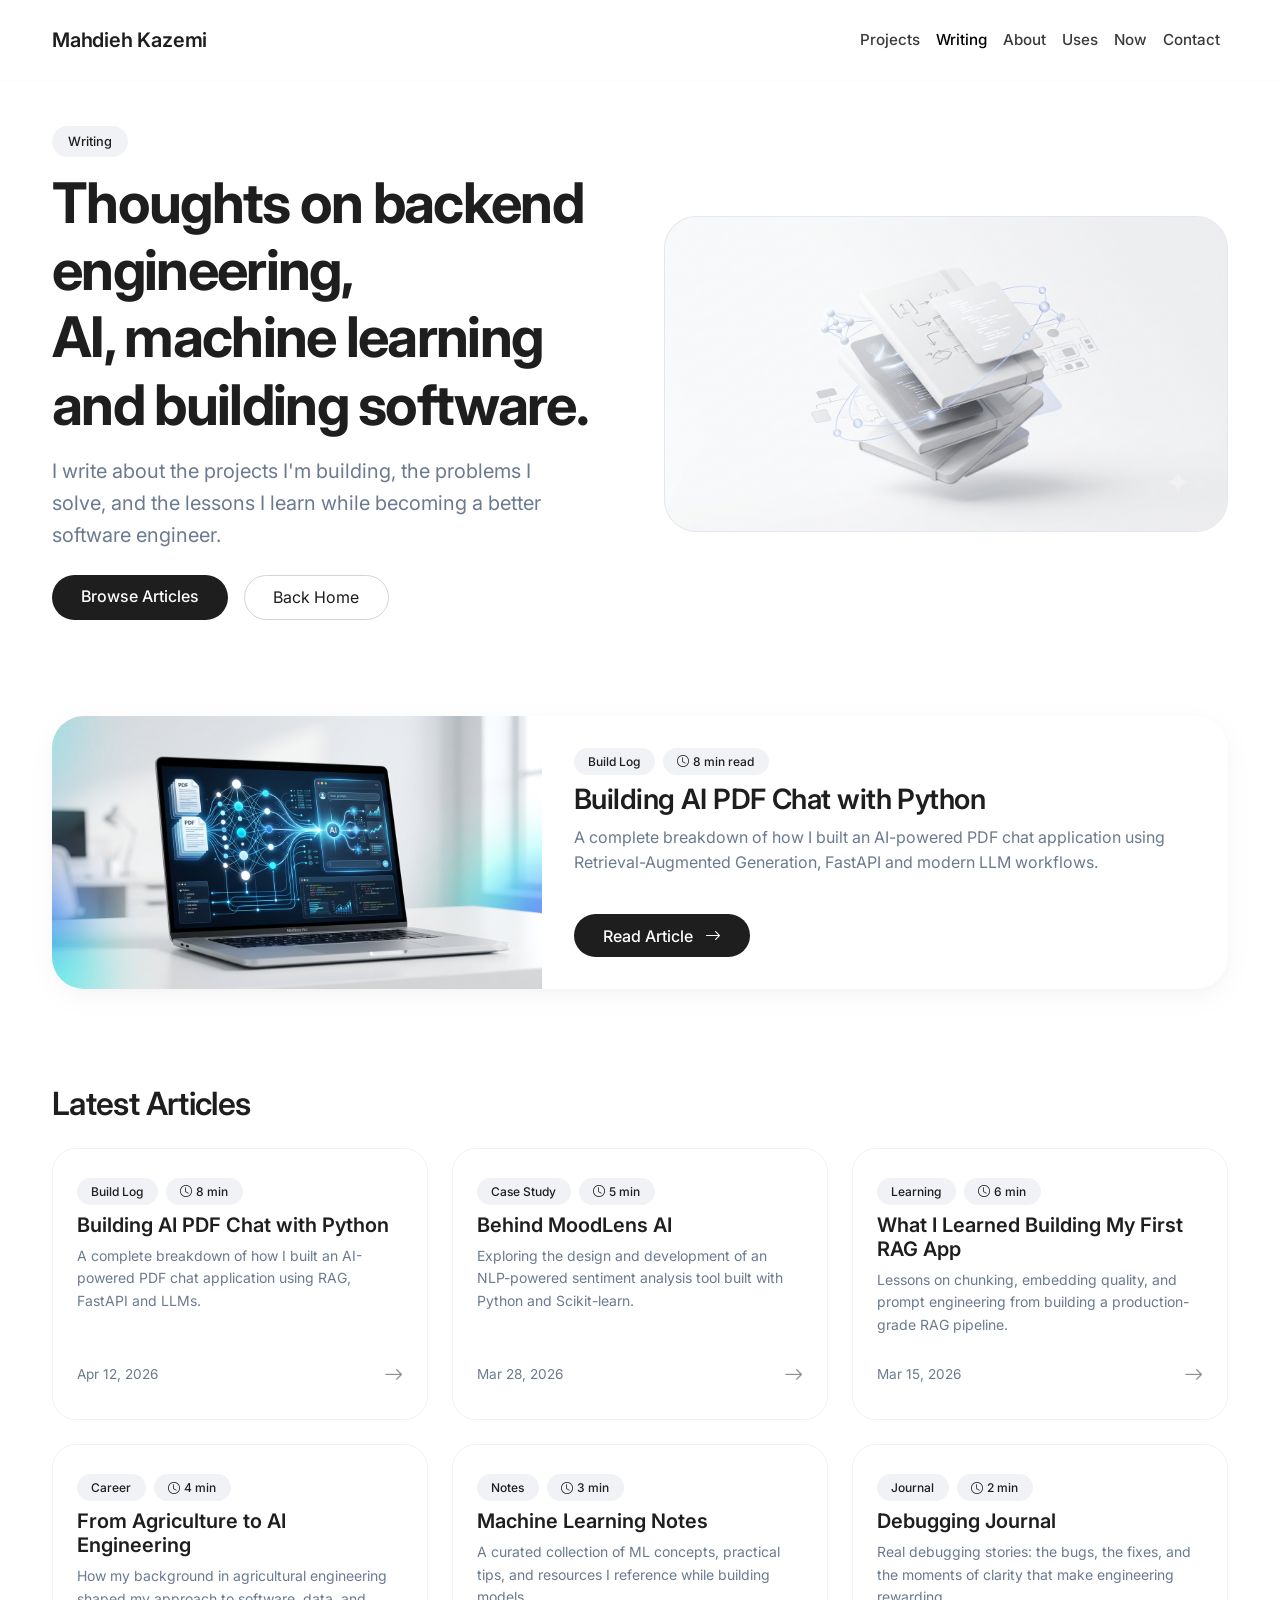
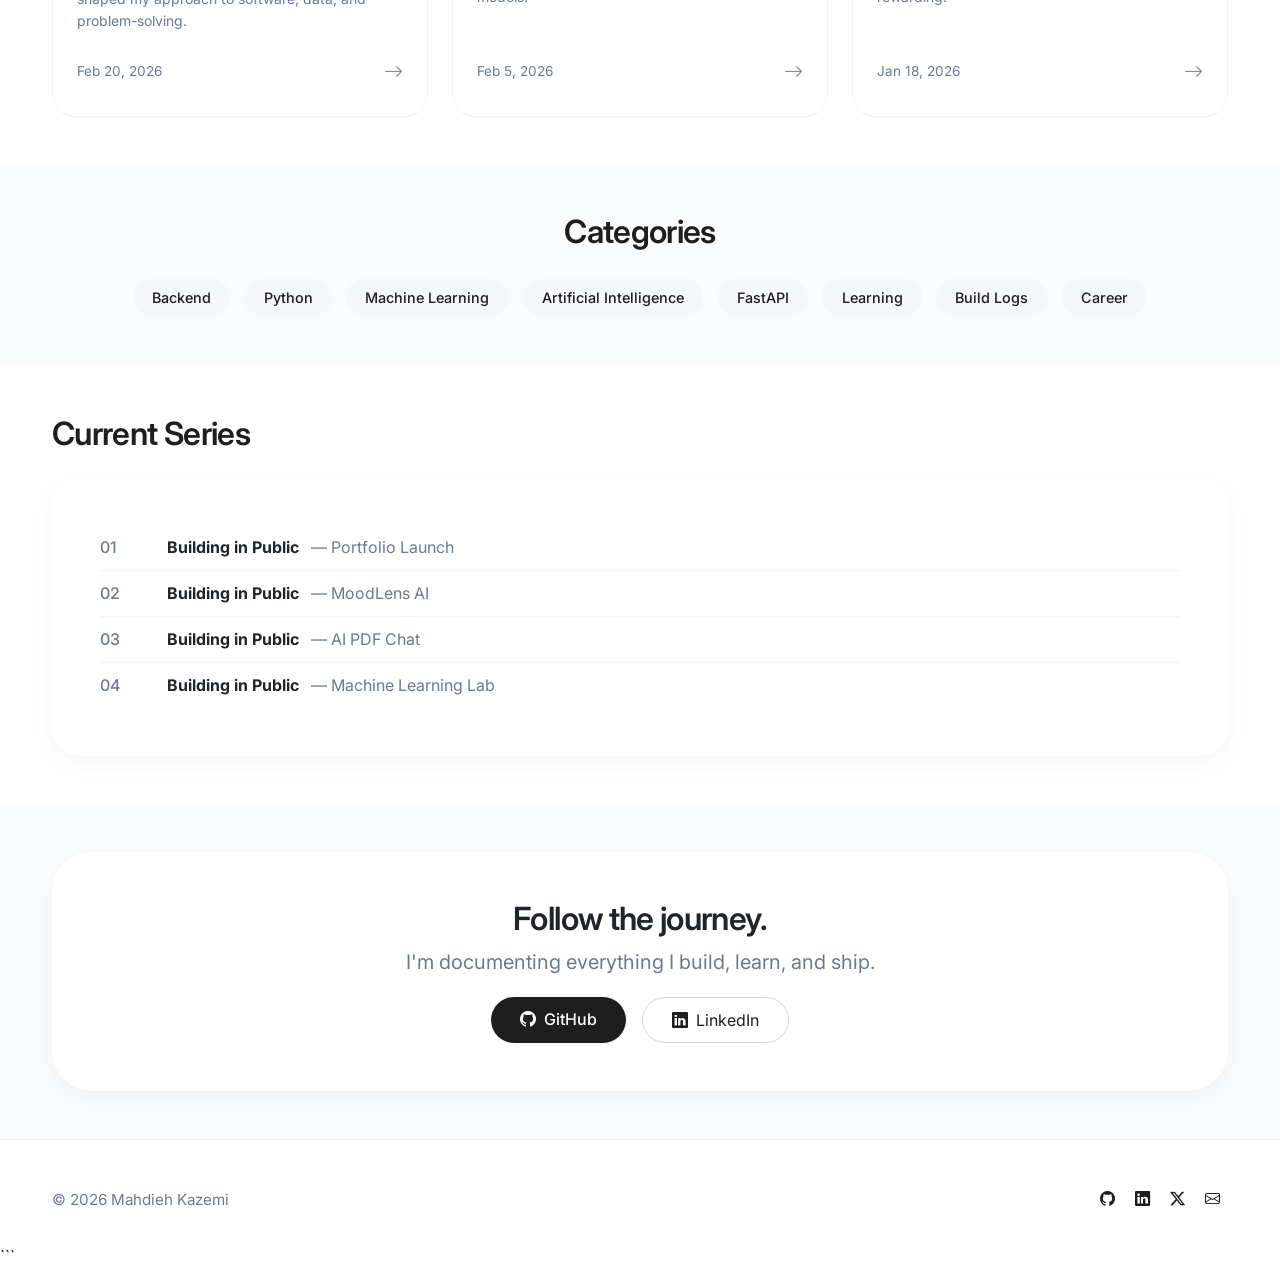
==== writing/index.html @ 09f41109 "redesign and start blog" ====
<!DOCTYPE html>
<html lang="en">
<head>
  <meta charset="UTF-8" />
  <meta name="viewport" content="width=device-width, initial-scale=1.0" />
  <title>Writing · Mahdieh Kazemi</title>
  <meta name="description" content="Thoughts on backend engineering, AI, machine learning and building software." />
  <!-- Open Graph -->
  <meta property="og:title" content="Writing · Mahdieh Kazemi" />
  <meta property="og:description" content="Thoughts on backend engineering, AI, machine learning and building software." />
  <meta property="og:type" content="website" />
  <meta property="og:url" content="https://mahdiehkazemi.com/writing.html" />
  <meta property="og:image" content="assets/images/writing/writing-cover.png" />
  <!-- Bootstrap + Icons -->
  <link href="https://cdn.jsdelivr.net/npm/bootstrap@5.3.0-alpha1/dist/css/bootstrap.min.css" rel="stylesheet" />
  <link rel="stylesheet" href="https://cdn.jsdelivr.net/npm/bootstrap-icons@1.11.3/font/bootstrap-icons.min.css" />
  <!-- Inter Font -->
  <link rel="preconnect" href="https://fonts.googleapis.com" />
  <link rel="preconnect" href="https://fonts.gstatic.com" crossorigin />
  <link href="https://fonts.googleapis.com/css2?family=Inter:opsz,wght@14..32,300;14..32,400;14..32,500;14..32,600;14..32,700&display=swap" rel="stylesheet" />
  <style>
    /* ── reset & base ── */
    * { margin: 0; padding: 0; box-sizing: border-box; }
    body {
      font-family: 'Inter', -apple-system, BlinkMacSystemFont, sans-serif;
      background: #ffffff;
      color: #1e1e1e;
      line-height: 1.6;
      -webkit-font-smoothing: antialiased;
    }
    .container { max-width: 1200px; }

    /* ── navbar ── */
    .navbar {
      padding: 1.2rem 0;
      background: rgba(255,255,255,0.80);
      backdrop-filter: blur(4px);
      box-shadow: 0 1px 2px rgba(0,0,0,0.02);
    }
    .navbar-brand {
      font-weight: 600;
      font-size: 1.25rem;
      letter-spacing: -0.01em;
      color: #1e1e1e;
    }
    .navbar-brand:hover { color: #1e1e1e; }
    .nav-link {
      font-weight: 500;
      font-size: 0.95rem;
      color: #3a3a3a;
      padding: 0.5rem 0.75rem;
      border-radius: 8px;
      transition: 0.2s;
    }
    .nav-link:hover { color: #000; background: #f5f5f5; }

    /* ── typography ── */
    h1, h2, h3, .display-4 { font-weight: 600; letter-spacing: -0.02em; }
    .display-4 { font-weight: 700; }
    .section-title {
      font-size: 2rem;
      font-weight: 600;
      margin-bottom: 1.2rem;
      letter-spacing: -0.02em;
    }

    /* ── cards ── */
    .card {
      border: none;
      border-radius: 24px;
      box-shadow: 0 8px 30px rgba(0,0,0,0.04), 0 2px 6px rgba(0,0,0,0.02);
      background: #ffffff;
      transition: transform 0.2s ease, box-shadow 0.2s ease;
    }
    .card:hover { box-shadow: 0 16px 48px rgba(0,0,0,0.06); }
    .card-soft {
      border-radius: 28px;
      padding: 1.5rem 1.8rem;
    }
    .soft-shadow { box-shadow: 0 8px 24px rgba(0,0,0,0.04); }
    .badge-soft {
      background: #f0f2f5;
      color: #1e1e1e;
      font-weight: 500;
      padding: 0.5rem 1rem;
      border-radius: 40px;
      font-size: 0.8rem;
    }
    .badge-soft-sm {
      background: #f0f2f5;
      color: #1e1e1e;
      font-weight: 500;
      padding: 0.25rem 0.9rem;
      border-radius: 40px;
      font-size: 0.75rem;
    }

    /* ── buttons ── */
    .btn-outline-dark {
      border-radius: 60px;
      padding: 0.6rem 1.6rem;
      font-weight: 500;
      border-color: #d0d4da;
      color: #1e1e1e;
    }
    .btn-outline-dark:hover {
      background: #1e1e1e;
      color: #fff;
      border-color: #1e1e1e;
    }
    .btn-dark {
      border-radius: 60px;
      padding: 0.6rem 1.8rem;
      font-weight: 500;
      background: #1e1e1e;
      border: none;
    }
    .btn-dark:hover { background: #333; }
    .btn-outline-secondary {
      border-radius: 60px;
      padding: 0.6rem 1.8rem;
      border-color: #d0d4da;
      color: #1e1e1e;
    }
    .btn-outline-secondary:hover {
      background: #f0f2f5;
      border-color: #b0b8c0;
    }

    /* ── chips ── */
    .chip {
      background: #f0f2f5;
      padding: 0.45rem 1.2rem;
      border-radius: 60px;
      font-weight: 500;
      font-size: 0.9rem;
      display: inline-block;
      margin: 0.2rem;
    }
    .chip-light { background: #f5f7fa; }

    /* ── cover ── */
    .cover-placeholder {
      background: #eef1f5;
      border-radius: 32px;
      display: flex;
      align-items: center;
      justify-content: center;
      min-height: 280px;
      border: 1px solid #e4e8ee;
      overflow: hidden;
    }
    .cover-placeholder img {
      width: 100%;
      height: auto;
      border-radius: 32px;
    }

    /* ── featured card ── */
    .featured-card {
      border-radius: 32px;
      overflow: hidden;
      background: #ffffff;
      box-shadow: 0 8px 30px rgba(0,0,0,0.04), 0 2px 6px rgba(0,0,0,0.02);
      transition: 0.2s;
    }
    .featured-card:hover { box-shadow: 0 16px 48px rgba(0,0,0,0.06); }
    .featured-card img {
      width: 100%;
      height: 100%;
      object-fit: cover;
    }
    .featured-card .card-body {
      padding: 2rem 2rem 2rem 2rem;
    }

    /* ── article card ── */
    .article-card {
      border-radius: 24px;
      padding: 1.8rem 1.5rem;
      background: #ffffff;
      border: 1px solid #f0f2f5;
      transition: 0.15s;
      height: 100%;
    }
    .article-card:hover {
      border-color: #e0e4ea;
      box-shadow: 0 4px 16px rgba(0,0,0,0.02);
    }
    .article-card .arrow-link {
      color: #1e1e1e;
      font-size: 1.2rem;
      opacity: 0.5;
      transition: 0.2s;
    }
    .article-card:hover .arrow-link {
      opacity: 1;
      transform: translateX(4px);
    }
    .article-card .meta {
      font-size: 0.85rem;
      color: #6b7a8f;
    }

    /* ── series timeline ── */
    .series-item {
      display: flex;
      gap: 1.2rem;
      align-items: center;
      padding: 0.6rem 0;
      border-bottom: 1px solid #f0f2f5;
    }
    .series-item:last-child { border-bottom: none; }
    .series-num {
      font-weight: 500;
      color: #6b7a8f;
      min-width: 48px;
    }

    /* ── footer ── */
    .footer {
      padding: 3rem 0 2rem;
      border-top: 1px solid #edf0f5;
      color: #5a6478;
      font-size: 0.95rem;
    }
    .footer a {
      color: #1e1e1e;
      text-decoration: none;
      font-weight: 500;
      margin: 0 0.5rem;
    }
    .footer a:hover { color: #000; }

    /* ── utils ── */
    .text-muted-soft { color: #6b7a8f; }
    .bg-soft-white { background: #fafbfc; }
    .border-radius-24 { border-radius: 24px; }
    hr.soft-hr { opacity: 0.3; margin: 2.5rem 0; }

    /* ── fade-up ── */
    .fade-up {
      opacity: 0;
      transform: translateY(20px);
      transition: opacity 0.6s ease, transform 0.6s ease;
    }
    .fade-up.visible {
      opacity: 1;
      transform: translateY(0);
    }

    @media (max-width: 768px) {
      .display-4 { font-size: 2.4rem; }
      .section-title { font-size: 1.8rem; }
      .featured-card .card-body { padding: 1.5rem; }
    }
  </style>
</head>
<body>

<!-- ===== NAVBAR (reused from index) ===== -->
<nav class="navbar navbar-expand-md sticky-top">
  <div class="container">
    <a class="navbar-brand" href="index.html">Mahdieh Kazemi</a>
    <button class="navbar-toggler border-0" type="button" data-bs-toggle="collapse" data-bs-target="#navMenu"
            aria-controls="navMenu" aria-expanded="false" aria-label="Toggle navigation">
      <i class="bi bi-list" style="font-size: 1.6rem;"></i>
    </button>
    <div class="collapse navbar-collapse" id="navMenu">
      <ul class="navbar-nav ms-auto align-items-md-center">
        <li class="nav-item"><a class="nav-link" href="index.html#projects">Projects</a></li>
        <li class="nav-item"><a class="nav-link active" href="writing.html">Writing</a></li>
        <li class="nav-item"><a class="nav-link" href="index.html#about">About</a></li>
        <li class="nav-item"><a class="nav-link" href="uses.html">Uses</a></li>
        <li class="nav-item"><a class="nav-link" href="now.html">Now</a></li>
        <li class="nav-item"><a class="nav-link" href="index.html#contact">Contact</a></li>
      </ul>
    </div>
  </div>
</nav>

<!-- ===== HERO ===== -->
<section class="py-5">
  <div class="container">
    <div class="row align-items-center g-5">
      <div class="col-lg-6">
        <div class="mb-3">
          <span class="badge-soft">Writing</span>
        </div>
        <h1 class="display-4 fw-bold mb-3" style="letter-spacing: -0.03em;">Thoughts on backend engineering,<br />AI, machine learning and building software.</h1>
        <p class="fs-5 text-muted-soft mb-4" style="max-width: 90%;">I write about the projects I'm building, the problems I solve, and the lessons I learn while becoming a better software engineer.</p>
        <div class="d-flex flex-wrap gap-3">
          <a href="#articles" class="btn btn-dark">Browse Articles</a>
          <a href="index.html" class="btn btn-outline-secondary">Back Home</a>
        </div>
      </div>
      <div class="col-lg-6">
        <div class="cover-placeholder">
          <img src="../assets/images/writing/writing-cover.png" alt="Writing cover" style="width:100%; border-radius:32px;" />
        </div>
      </div>
    </div>
  </div>
</section>

<!-- ===== FEATURED ARTICLE ===== -->
<section class="py-5" id="featured">
  <div class="container">
    <div class="featured-card row g-0 align-items-stretch">
      <div class="col-md-5">
        <img src="../assets/images/writing/featured-pdf-chat.png" alt="Building AI PDF Chat with Python" style="width:100%; height:100%; object-fit:cover; min-height:240px;" />
      </div>
      <div class="col-md-7">
        <div class="card-body d-flex flex-column h-100">
          <div class="d-flex gap-2 mb-2">
            <span class="badge-soft-sm">Build Log</span>
            <span class="badge-soft-sm"><i class="bi bi-clock me-1"></i>8 min read</span>
          </div>
          <h3 class="fw-semibold mb-2" style="letter-spacing:-0.02em;">Building AI PDF Chat with Python</h3>
          <p class="text-muted-soft" style="flex:1;">A complete breakdown of how I built an AI-powered PDF chat application using Retrieval-Augmented Generation, FastAPI and modern LLM workflows.</p>
          <div class="mt-3">
            <a href="#" class="btn btn-dark">Read Article <i class="bi bi-arrow-right ms-2"></i></a>
          </div>
        </div>
      </div>
    </div>
  </div>
</section>

<!-- ===== LATEST ARTICLES ===== -->
<section class="py-5" id="articles">
  <div class="container">
    <h2 class="section-title mb-4">Latest Articles</h2>
    <div class="row g-4">
      <!-- Card 1 -->
      <div class="col-md-6 col-lg-4">
        <div class="article-card d-flex flex-column">
          <div class="d-flex flex-wrap gap-2 mb-2">
            <span class="badge-soft-sm">Build Log</span>
            <span class="badge-soft-sm"><i class="bi bi-clock me-1"></i>8 min</span>
          </div>
          <h5 class="fw-semibold">Building AI PDF Chat with Python</h5>
          <p class="text-muted-soft small flex-grow-1">A complete breakdown of how I built an AI-powered PDF chat application using RAG, FastAPI and LLMs.</p>
          <div class="d-flex justify-content-between align-items-center mt-2">
            <span class="meta">Apr 12, 2026</span>
            <a href="#" class="arrow-link"><i class="bi bi-arrow-right"></i></a>
          </div>
        </div>
      </div>
      <!-- Card 2 -->
      <div class="col-md-6 col-lg-4">
        <div class="article-card d-flex flex-column">
          <div class="d-flex flex-wrap gap-2 mb-2">
            <span class="badge-soft-sm">Case Study</span>
            <span class="badge-soft-sm"><i class="bi bi-clock me-1"></i>5 min</span>
          </div>
          <h5 class="fw-semibold">Behind MoodLens AI</h5>
          <p class="text-muted-soft small flex-grow-1">Exploring the design and development of an NLP-powered sentiment analysis tool built with Python and Scikit-learn.</p>
          <div class="d-flex justify-content-between align-items-center mt-2">
            <span class="meta">Mar 28, 2026</span>
            <a href="#" class="arrow-link"><i class="bi bi-arrow-right"></i></a>
          </div>
        </div>
      </div>
      <!-- Card 3 -->
      <div class="col-md-6 col-lg-4">
        <div class="article-card d-flex flex-column">
          <div class="d-flex flex-wrap gap-2 mb-2">
            <span class="badge-soft-sm">Learning</span>
            <span class="badge-soft-sm"><i class="bi bi-clock me-1"></i>6 min</span>
          </div>
          <h5 class="fw-semibold">What I Learned Building My First RAG App</h5>
          <p class="text-muted-soft small flex-grow-1">Lessons on chunking, embedding quality, and prompt engineering from building a production-grade RAG pipeline.</p>
          <div class="d-flex justify-content-between align-items-center mt-2">
            <span class="meta">Mar 15, 2026</span>
            <a href="#" class="arrow-link"><i class="bi bi-arrow-right"></i></a>
          </div>
        </div>
      </div>
      <!-- Card 4 -->
      <div class="col-md-6 col-lg-4">
        <div class="article-card d-flex flex-column">
          <div class="d-flex flex-wrap gap-2 mb-2">
            <span class="badge-soft-sm">Career</span>
            <span class="badge-soft-sm"><i class="bi bi-clock me-1"></i>4 min</span>
          </div>
          <h5 class="fw-semibold">From Agriculture to AI Engineering</h5>
          <p class="text-muted-soft small flex-grow-1">How my background in agricultural engineering shaped my approach to software, data, and problem-solving.</p>
          <div class="d-flex justify-content-between align-items-center mt-2">
            <span class="meta">Feb 20, 2026</span>
            <a href="#" class="arrow-link"><i class="bi bi-arrow-right"></i></a>
          </div>
        </div>
      </div>
      <!-- Card 5 -->
      <div class="col-md-6 col-lg-4">
        <div class="article-card d-flex flex-column">
          <div class="d-flex flex-wrap gap-2 mb-2">
            <span class="badge-soft-sm">Notes</span>
            <span class="badge-soft-sm"><i class="bi bi-clock me-1"></i>3 min</span>
          </div>
          <h5 class="fw-semibold">Machine Learning Notes</h5>
          <p class="text-muted-soft small flex-grow-1">A curated collection of ML concepts, practical tips, and resources I reference while building models.</p>
          <div class="d-flex justify-content-between align-items-center mt-2">
            <span class="meta">Feb 5, 2026</span>
            <a href="#" class="arrow-link"><i class="bi bi-arrow-right"></i></a>
          </div>
        </div>
      </div>
      <!-- Card 6 -->
      <div class="col-md-6 col-lg-4">
        <div class="article-card d-flex flex-column">
          <div class="d-flex flex-wrap gap-2 mb-2">
            <span class="badge-soft-sm">Journal</span>
            <span class="badge-soft-sm"><i class="bi bi-clock me-1"></i>2 min</span>
          </div>
          <h5 class="fw-semibold">Debugging Journal</h5>
          <p class="text-muted-soft small flex-grow-1">Real debugging stories: the bugs, the fixes, and the moments of clarity that make engineering rewarding.</p>
          <div class="d-flex justify-content-between align-items-center mt-2">
            <span class="meta">Jan 18, 2026</span>
            <a href="#" class="arrow-link"><i class="bi bi-arrow-right"></i></a>
          </div>
        </div>
      </div>
    </div>
  </div>
</section>

<!-- ===== CATEGORIES ===== -->
<section class="py-5 bg-soft-white">
  <div class="container">
    <h2 class="section-title text-center mb-4">Categories</h2>
    <div class="d-flex flex-wrap justify-content-center gap-2">
      <span class="chip chip-light">Backend</span>
      <span class="chip chip-light">Python</span>
      <span class="chip chip-light">Machine Learning</span>
      <span class="chip chip-light">Artificial Intelligence</span>
      <span class="chip chip-light">FastAPI</span>
      <span class="chip chip-light">Learning</span>
      <span class="chip chip-light">Build Logs</span>
      <span class="chip chip-light">Career</span>
    </div>
  </div>
</section>

<!-- ===== CURRENT SERIES ===== -->
<section class="py-5">
  <div class="container">
    <h2 class="section-title mb-4">Current Series</h2>
    <div class="card card-soft p-4 p-md-5 soft-shadow" style="border-radius: 28px;">
      <div class="series-item">
        <span class="series-num">01</span>
        <div><strong>Building in Public</strong> <span class="text-muted-soft ms-2">— Portfolio Launch</span></div>
      </div>
      <div class="series-item">
        <span class="series-num">02</span>
        <div><strong>Building in Public</strong> <span class="text-muted-soft ms-2">— MoodLens AI</span></div>
      </div>
      <div class="series-item">
        <span class="series-num">03</span>
        <div><strong>Building in Public</strong> <span class="text-muted-soft ms-2">— AI PDF Chat</span></div>
      </div>
      <div class="series-item">
        <span class="series-num">04</span>
        <div><strong>Building in Public</strong> <span class="text-muted-soft ms-2">— Machine Learning Lab</span></div>
      </div>
    </div>
  </div>
</section>

<!-- ===== NEWSLETTER / SOCIAL CTA ===== -->
<section class="py-5 bg-soft-white">
  <div class="container">
    <div class="card card-soft p-4 p-md-5 text-center soft-shadow" style="border-radius: 40px;">
      <h2 class="fw-semibold mb-2">Follow the journey.</h2>
      <p class="fs-5 text-muted-soft" style="max-width: 500px; margin: 0 auto 1.2rem;">I'm documenting everything I build, learn, and ship.</p>
      <div class="d-flex flex-wrap justify-content-center gap-3">
        <a href="https://github.com/mahkzmi/" class="btn btn-dark"><i class="bi bi-github me-2"></i>GitHub</a>
        <a href="#" class="btn btn-outline-secondary"><i class="bi bi-linkedin me-2"></i>LinkedIn</a>
      </div>
    </div>
  </div>
</section>

<!-- ===== FOOTER ===== -->
<footer class="footer">
  <div class="container">
    <div class="row align-items-center">
      <div class="col-md-6 text-center text-md-start mb-3 mb-md-0">
        <span class="text-muted-soft">© 2026 Mahdieh Kazemi</span>
      </div>
      <div class="col-md-6 text-center text-md-end">
        <a href="https://github.com/mahkzmi/"><i class="bi bi-github"></i></a>
        <a href="#"><i class="bi bi-linkedin"></i></a>
        <a href="#"><i class="bi bi-twitter-x"></i></a>
        <a href="#"><i class="bi bi-envelope"></i></a>
      </div>
    </div>
  </div>
</footer>

<!-- Bootstrap JS -->
<script src="https://cdn.jsdelivr.net/npm/bootstrap@5.3.0-alpha1/dist/js/bootstrap.bundle.min.js"></script>

<!-- ===== FADE-UP ON SCROLL ===== -->
<script>
  document.addEventListener('DOMContentLoaded', function() {
    const fadeEls = document.querySelectorAll('.fade-up');
    const observer = new IntersectionObserver((entries) => {
      entries.forEach(entry => {
        if (entry.isIntersecting) {
          entry.target.classList.add('visible');
        }
      });
    }, { threshold: 0.15 });
    fadeEls.forEach(el => observer.observe(el));
    document.querySelectorAll('.card, .article-card, .featured-card, .series-item, .cover-placeholder, .chip').forEach(el => {
      if (!el.classList.contains('fade-up')) {
        el.classList.add('fade-up');
        observer.observe(el);
      }
    });
  });
</script>
</body>
</html>
```
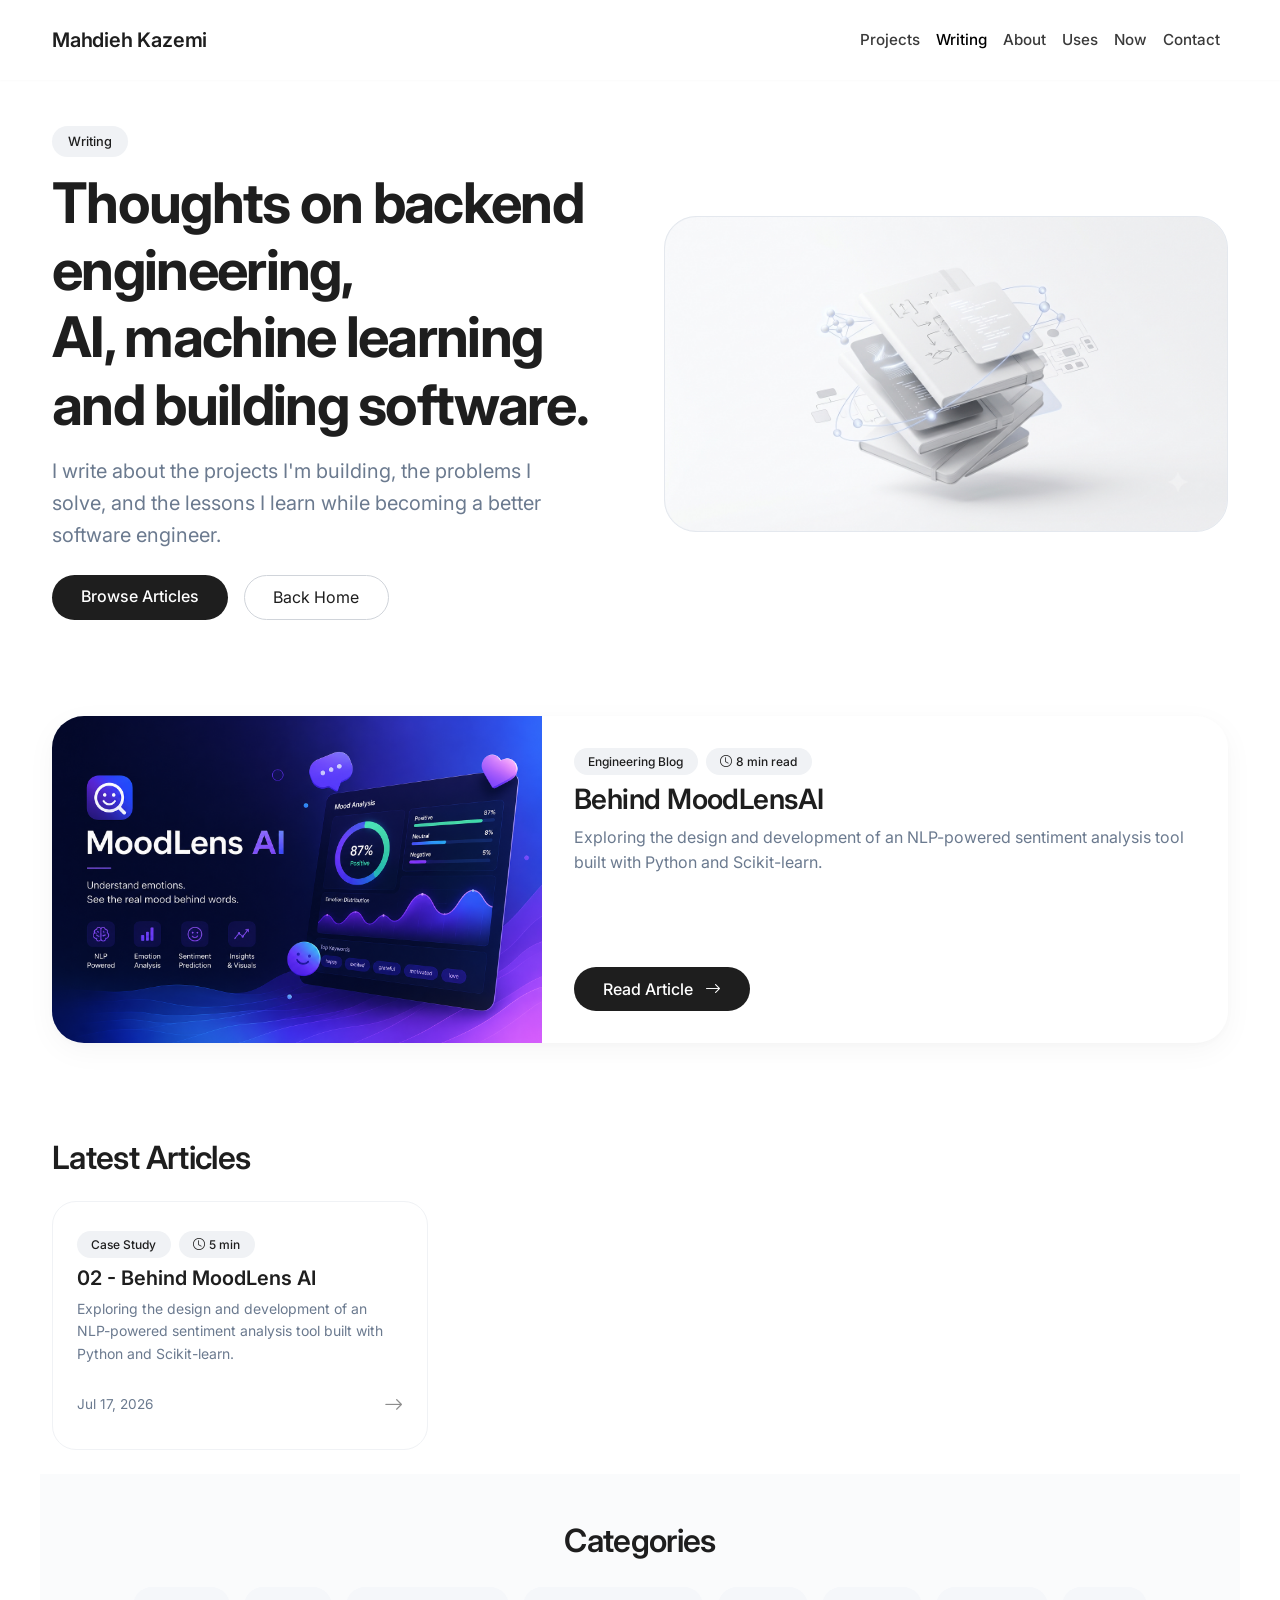
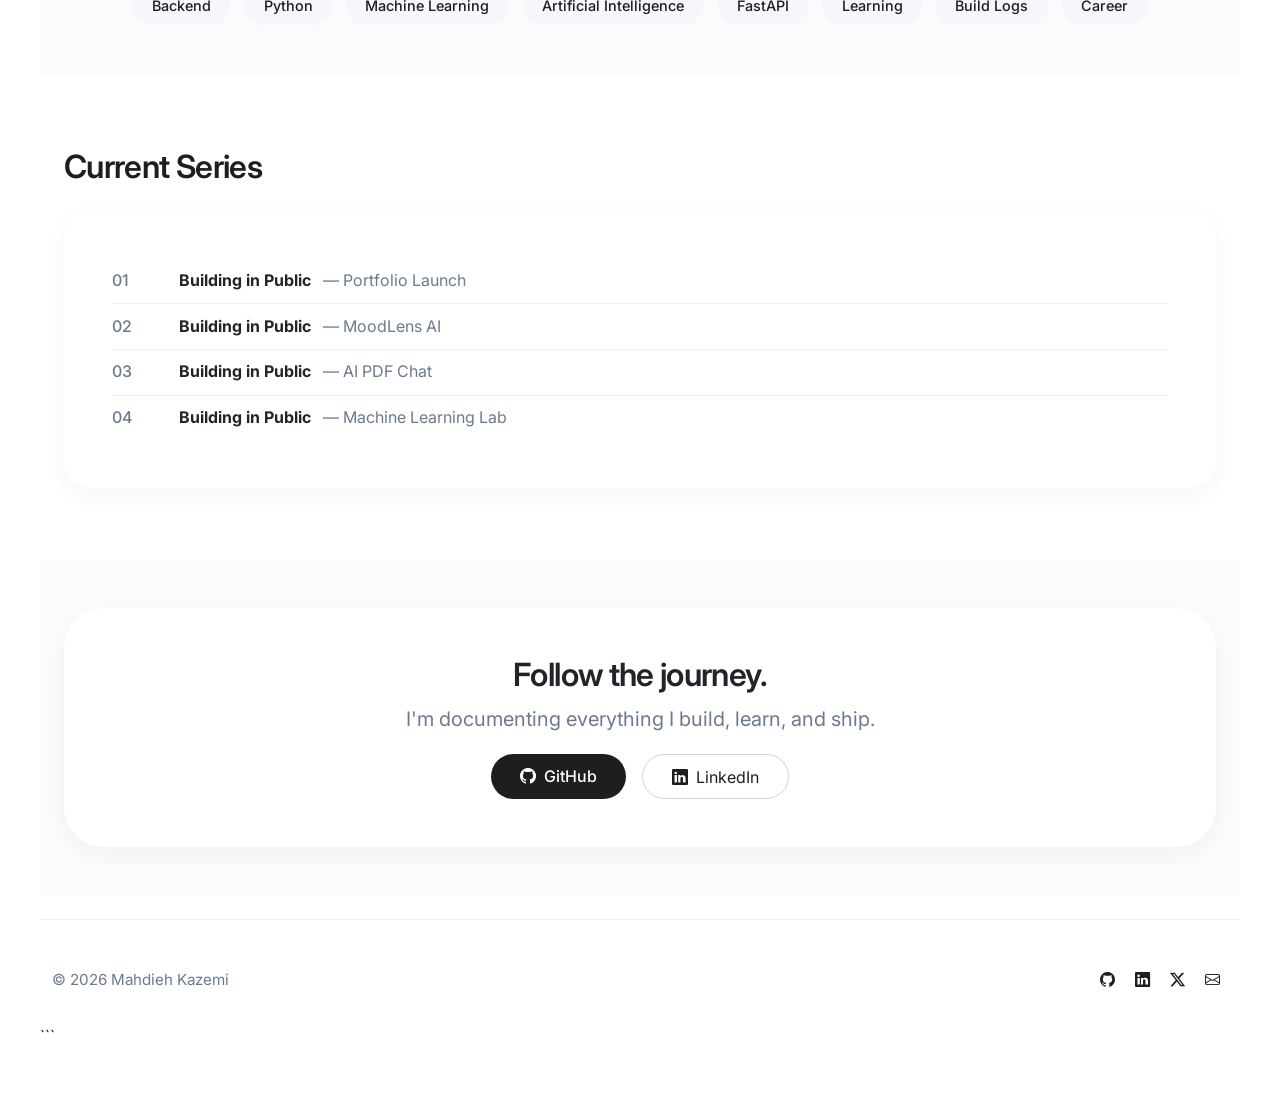
==== commit 8b233ed2: "redesign more and some details and links..." ====
--- a/writing/index.html
+++ b/writing/index.html
@@ -268,12 +268,12 @@
     </button>
     <div class="collapse navbar-collapse" id="navMenu">
       <ul class="navbar-nav ms-auto align-items-md-center">
-        <li class="nav-item"><a class="nav-link" href="index.html#projects">Projects</a></li>
-        <li class="nav-item"><a class="nav-link active" href="writing.html">Writing</a></li>
-        <li class="nav-item"><a class="nav-link" href="index.html#about">About</a></li>
-        <li class="nav-item"><a class="nav-link" href="uses.html">Uses</a></li>
-        <li class="nav-item"><a class="nav-link" href="now.html">Now</a></li>
-        <li class="nav-item"><a class="nav-link" href="index.html#contact">Contact</a></li>
+        <li class="nav-item"><a class="nav-link" href="../index.html#projects">Projects</a></li>
+        <li class="nav-item"><a class="nav-link active" href="../writing.html">Writing</a></li>
+        <li class="nav-item"><a class="nav-link" href="../index.html#about">About</a></li>
+        <li class="nav-item"><a class="nav-link" href="../uses.html">Uses</a></li>
+        <li class="nav-item"><a class="nav-link" href="../now.html">Now</a></li>
+        <li class="nav-item"><a class="nav-link" href="../index.html#contact">Contact</a></li>
       </ul>
     </div>
   </div>
@@ -308,18 +308,18 @@
   <div class="container">
     <div class="featured-card row g-0 align-items-stretch">
       <div class="col-md-5">
-        <img src="../assets/images/writing/featured-pdf-chat.png" alt="Building AI PDF Chat with Python" style="width:100%; height:100%; object-fit:cover; min-height:240px;" />
+        <img src="../assets/images/writing/MoodLens AI.png" alt="Behind Moodlens AI" style="width:100%; height:100%; object-fit:cover; min-height:240px;" />
       </div>
       <div class="col-md-7">
         <div class="card-body d-flex flex-column h-100">
           <div class="d-flex gap-2 mb-2">
-            <span class="badge-soft-sm">Build Log</span>
+            <span class="badge-soft-sm">Engineering Blog</span>
             <span class="badge-soft-sm"><i class="bi bi-clock me-1"></i>8 min read</span>
           </div>
-          <h3 class="fw-semibold mb-2" style="letter-spacing:-0.02em;">Building AI PDF Chat with Python</h3>
-          <p class="text-muted-soft" style="flex:1;">A complete breakdown of how I built an AI-powered PDF chat application using Retrieval-Augmented Generation, FastAPI and modern LLM workflows.</p>
+          <h3 class="fw-semibold mb-2" style="letter-spacing:-0.02em;">Behind MoodLensAI</h3>
+          <p class="text-muted-soft" style="flex:1;">Exploring the design and development of an NLP-powered sentiment analysis tool built with Python and Scikit-learn.</p>
           <div class="mt-3">
-            <a href="#" class="btn btn-dark">Read Article <i class="bi bi-arrow-right ms-2"></i></a>
+            <a href="../writing/behind-moodlens-ai.html" class="btn btn-dark">Read Article <i class="bi bi-arrow-right ms-2"></i></a>
           </div>
         </div>
       </div>
@@ -333,7 +333,7 @@
     <h2 class="section-title mb-4">Latest Articles</h2>
     <div class="row g-4">
       <!-- Card 1 -->
-      <div class="col-md-6 col-lg-4">
+      <!-- <div class="col-md-6 col-lg-4">
         <div class="article-card d-flex flex-column">
           <div class="d-flex flex-wrap gap-2 mb-2">
             <span class="badge-soft-sm">Build Log</span>
@@ -342,7 +342,7 @@
           <h5 class="fw-semibold">Building AI PDF Chat with Python</h5>
           <p class="text-muted-soft small flex-grow-1">A complete breakdown of how I built an AI-powered PDF chat application using RAG, FastAPI and LLMs.</p>
           <div class="d-flex justify-content-between align-items-center mt-2">
-            <span class="meta">Apr 12, 2026</span>
+            <span class="meta">May 12, 2026</span>
             <a href="#" class="arrow-link"><i class="bi bi-arrow-right"></i></a>
           </div>
         </div>
@@ -354,16 +354,16 @@
             <span class="badge-soft-sm">Case Study</span>
             <span class="badge-soft-sm"><i class="bi bi-clock me-1"></i>5 min</span>
           </div>
-          <h5 class="fw-semibold">Behind MoodLens AI</h5>
+          <h5 class="fw-semibold">02 - Behind MoodLens AI</h5>
           <p class="text-muted-soft small flex-grow-1">Exploring the design and development of an NLP-powered sentiment analysis tool built with Python and Scikit-learn.</p>
           <div class="d-flex justify-content-between align-items-center mt-2">
-            <span class="meta">Mar 28, 2026</span>
-            <a href="#" class="arrow-link"><i class="bi bi-arrow-right"></i></a>
+            <span class="meta">Jul 17, 2026</span>
+            <a href="../writing/behind-moodlens-ai.html" class="arrow-link"><i class="bi bi-arrow-right"></i></a>
           </div>
         </div>
       </div>
       <!-- Card 3 -->
-      <div class="col-md-6 col-lg-4">
+      <!-- <div class="col-md-6 col-lg-4">
         <div class="article-card d-flex flex-column">
           <div class="d-flex flex-wrap gap-2 mb-2">
             <span class="badge-soft-sm">Learning</span>
@@ -378,7 +378,7 @@
         </div>
       </div>
       <!-- Card 4 -->
-      <div class="col-md-6 col-lg-4">
+      <!-- <div class="col-md-6 col-lg-4">
         <div class="article-card d-flex flex-column">
           <div class="d-flex flex-wrap gap-2 mb-2">
             <span class="badge-soft-sm">Career</span>
@@ -393,7 +393,7 @@
         </div>
       </div>
       <!-- Card 5 -->
-      <div class="col-md-6 col-lg-4">
+      <!-- <div class="col-md-6 col-lg-4">
         <div class="article-card d-flex flex-column">
           <div class="d-flex flex-wrap gap-2 mb-2">
             <span class="badge-soft-sm">Notes</span>
@@ -408,7 +408,7 @@
         </div>
       </div>
       <!-- Card 6 -->
-      <div class="col-md-6 col-lg-4">
+      <!-- <div class="col-md-6 col-lg-4">
         <div class="article-card d-flex flex-column">
           <div class="d-flex flex-wrap gap-2 mb-2">
             <span class="badge-soft-sm">Journal</span>
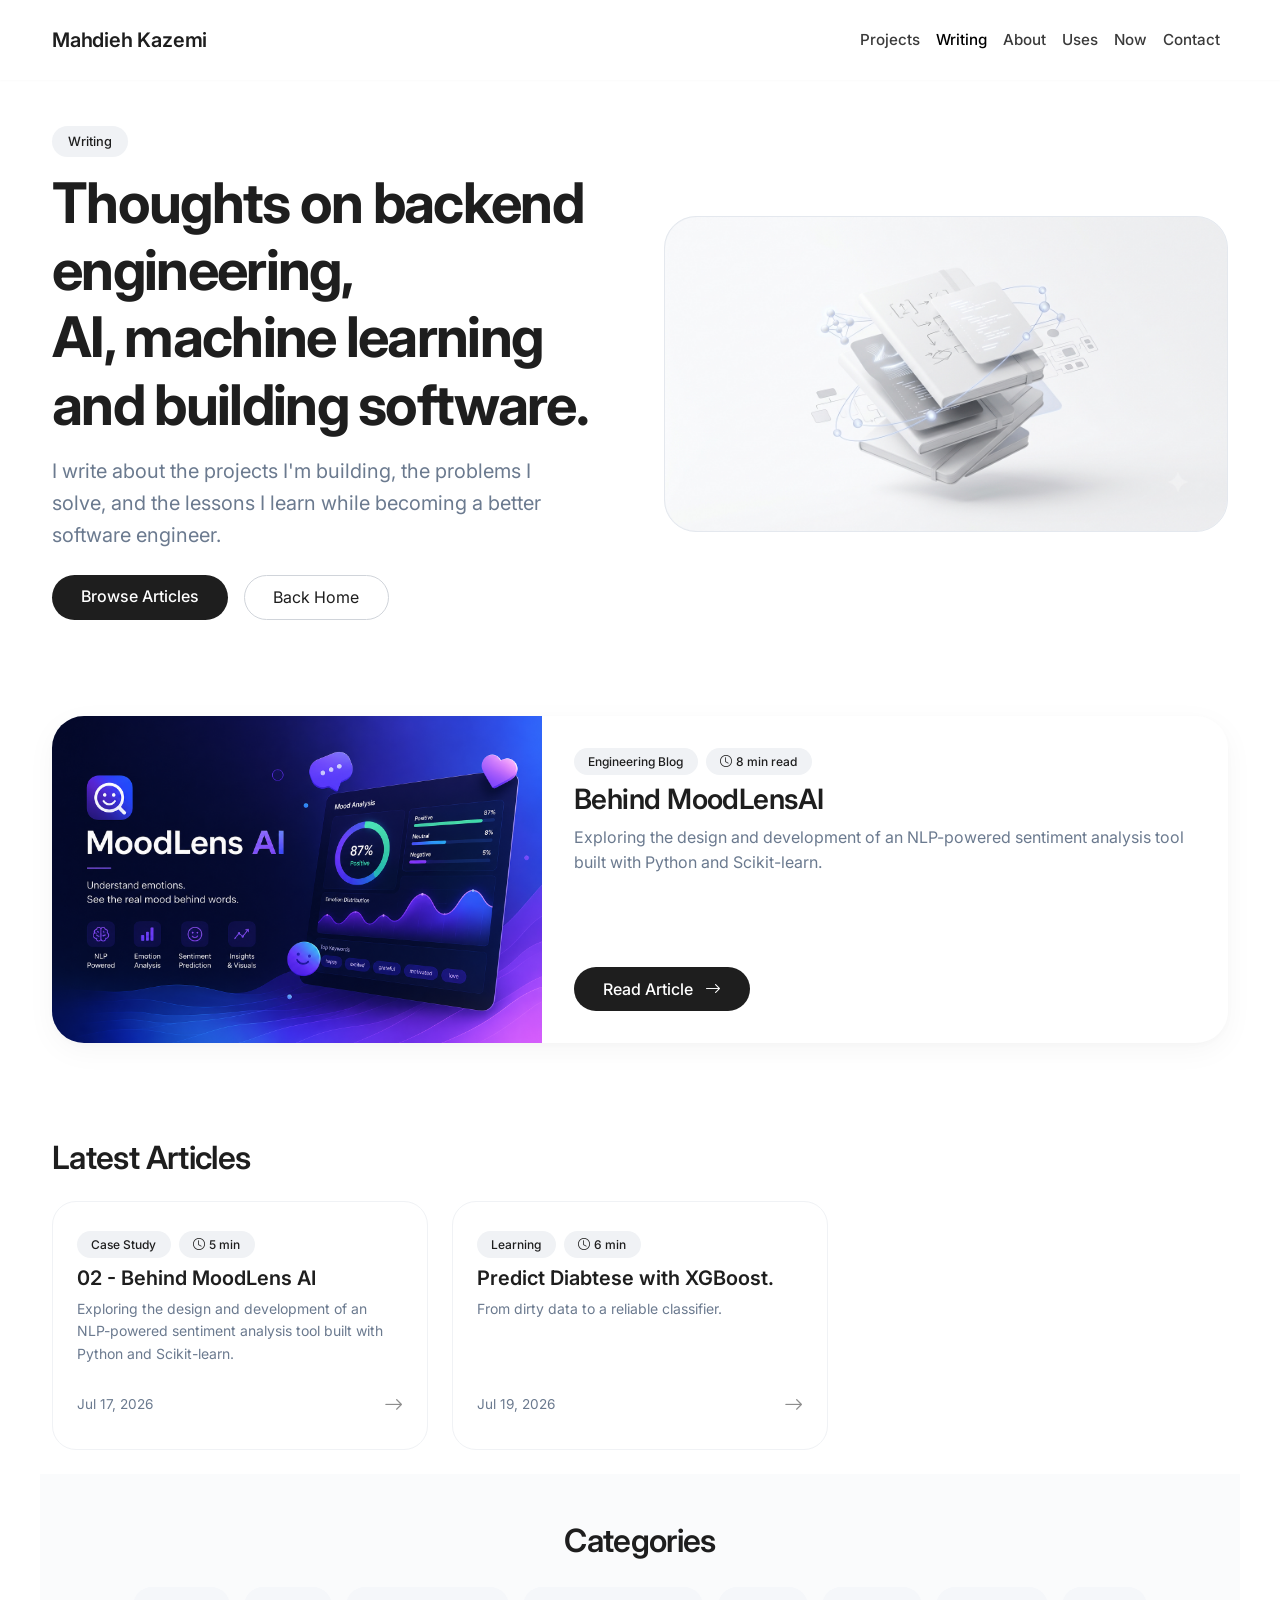
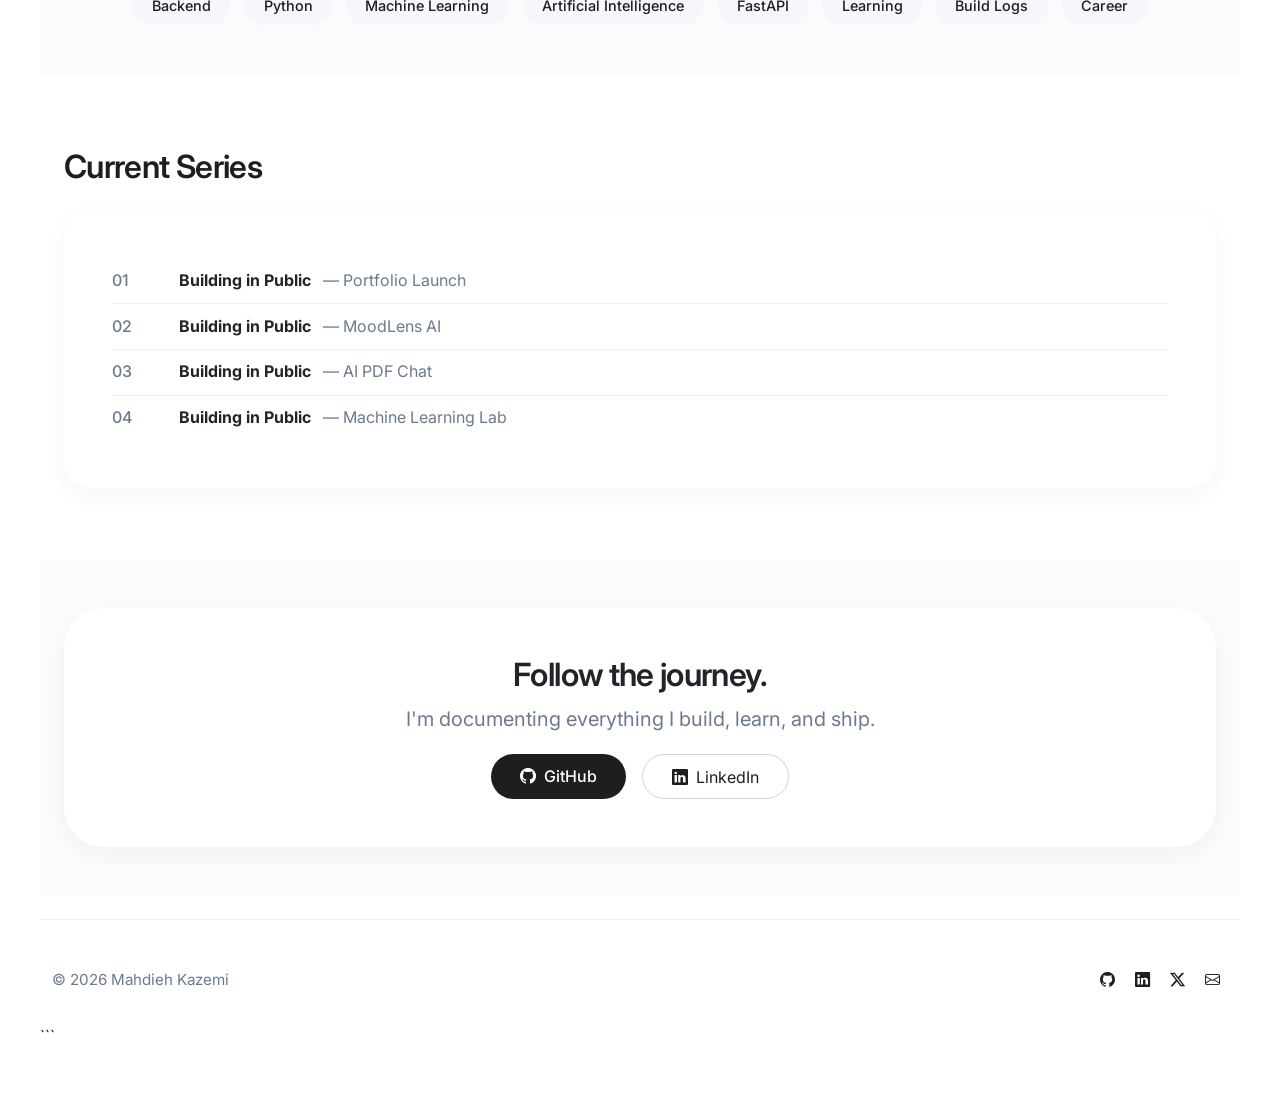
==== commit 7c6d6ada: "add pima diabetes project page and make a project section scrollable in index.html" ====
--- a/writing/index.html
+++ b/writing/index.html
@@ -261,7 +261,7 @@
 <!-- ===== NAVBAR (reused from index) ===== -->
 <nav class="navbar navbar-expand-md sticky-top">
   <div class="container">
-    <a class="navbar-brand" href="index.html">Mahdieh Kazemi</a>
+    <a class="navbar-brand" href="../index.html">Mahdieh Kazemi</a>
     <button class="navbar-toggler border-0" type="button" data-bs-toggle="collapse" data-bs-target="#navMenu"
             aria-controls="navMenu" aria-expanded="false" aria-label="Toggle navigation">
       <i class="bi bi-list" style="font-size: 1.6rem;"></i>
@@ -363,17 +363,17 @@
         </div>
       </div>
       <!-- Card 3 -->
-      <!-- <div class="col-md-6 col-lg-4">
+      <div class="col-md-6 col-lg-4">
         <div class="article-card d-flex flex-column">
           <div class="d-flex flex-wrap gap-2 mb-2">
             <span class="badge-soft-sm">Learning</span>
             <span class="badge-soft-sm"><i class="bi bi-clock me-1"></i>6 min</span>
           </div>
-          <h5 class="fw-semibold">What I Learned Building My First RAG App</h5>
-          <p class="text-muted-soft small flex-grow-1">Lessons on chunking, embedding quality, and prompt engineering from building a production-grade RAG pipeline.</p>
+          <h5 class="fw-semibold">Predict Diabtese with XGBoost.</h5>
+          <p class="text-muted-soft small flex-grow-1">From dirty data to a reliable classifier.</p>
           <div class="d-flex justify-content-between align-items-center mt-2">
-            <span class="meta">Mar 15, 2026</span>
-            <a href="#" class="arrow-link"><i class="bi bi-arrow-right"></i></a>
+            <span class="meta">Jul 19, 2026</span>
+            <a href="diabetes-predictor.html" class="arrow-link"><i class="bi bi-arrow-right"></i></a>
           </div>
         </div>
       </div>
